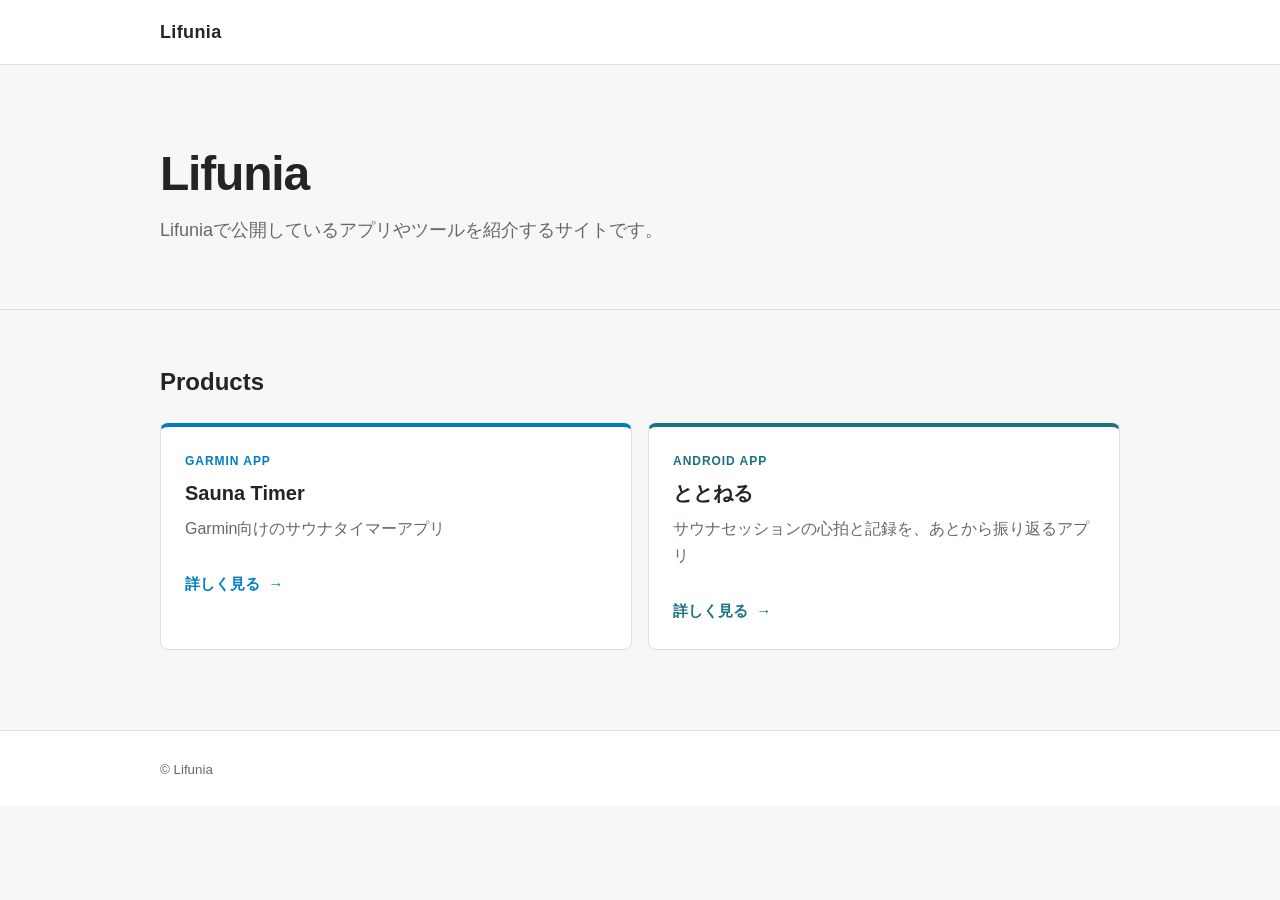
==== index.html @ 78c9587a "ととねる紹介ページを追加しSauna Timerの案内を更新 (0.0.6)" ====
<!doctype html>
<html lang="ja">
  <head>
    <meta charset="utf-8">
    <meta name="viewport" content="width=device-width, initial-scale=1">
    <meta name="description" content="Lifuniaで公開しているアプリやツールを紹介するサイトです。">
    <title>Lifunia</title>
    <link rel="stylesheet" href="assets/css/style.css">
  </head>
  <body>
    <header class="site-header">
      <div class="container">
        <a class="site-name" href="./" aria-label="Lifunia トップページ" translate="no">Lifunia</a>
      </div>
    </header>

    <main>
      <section class="hero" aria-labelledby="page-title">
        <div class="container">
          <h1 id="page-title" translate="no">Lifunia</h1>
          <p class="lead">Lifuniaで公開しているアプリやツールを紹介するサイトです。</p>
        </div>
      </section>

      <section class="section" aria-labelledby="products-title">
        <div class="container">
          <h2 id="products-title">Products</h2>
          <!-- アプリを追加する際は、この一覧に product-card を追加します。 -->
          <div class="product-grid">
            <a class="product-card product-card-sauna-timer" href="sauna-timer/">
              <p class="product-card-eyebrow" lang="en" translate="no">Garmin App</p>
              <h3 translate="no">Sauna Timer</h3>
              <p>Garmin向けのサウナタイマーアプリ</p>
              <span class="card-link" aria-hidden="true">詳しく見る <span>→</span></span>
            </a>
            <a class="product-card product-card-totonel" href="totonel/">
              <p class="product-card-eyebrow" lang="en" translate="no">Android App</p>
              <h3>ととねる</h3>
              <p>サウナセッションの心拍と記録を、あとから振り返るアプリ</p>
              <span class="card-link" aria-hidden="true">詳しく見る <span>→</span></span>
            </a>
          </div>
        </div>
      </section>
    </main>

    <footer class="site-footer">
      <div class="container">
        <small>&copy; Lifunia</small>
      </div>
    </footer>
    <!-- Cloudflare Web Analytics -->
    <script type="module" src="https://static.cloudflareinsights.com/beacon.min.js" data-cf-beacon='{"token": "f4ab082f7ac24d65a5237a328bd618d1"}'></script>
    <!-- End Cloudflare Web Analytics -->
  </body>
</html>
---- assets/css/style.css ----
/* Shared foundation for current and future Lifunia product pages. */
:root {
  --color-background: #f7f7f6;
  --color-surface: #ffffff;
  --color-text: #222524;
  --color-text-muted: #626a67;
  --color-border: #dedfdb;
  --color-accent: #285c52;
  --color-accent-hover: #17483f;
  --color-danger: #b42318;
  --color-danger-background: #fff3f1;
  --color-notice-background: #eef5f3;
  --content-width: 960px;
}

* {
  box-sizing: border-box;
}

html {
  background: var(--color-background);
}

body {
  min-width: 0;
  margin: 0;
  color: var(--color-text);
  background: var(--color-background);
  font-family: -apple-system, BlinkMacSystemFont, "Segoe UI", sans-serif;
  line-height: 1.7;
}

a {
  color: var(--color-accent);
}

a:hover {
  color: var(--color-accent-hover);
}

a:focus-visible {
  outline: 3px solid #8bbcb1;
  outline-offset: 3px;
}

.container {
  width: min(100% - 40px, var(--content-width));
  margin: 0 auto;
}

.site-header {
  position: sticky;
  z-index: 100;
  top: 0;
  border-bottom: 1px solid var(--color-border);
  background: var(--color-surface);
}

.site-header .container {
  display: flex;
  align-items: center;
  min-height: 64px;
}

.site-name {
  flex: 0 0 auto;
  color: var(--color-text);
  font-size: 1.125rem;
  font-weight: 700;
  letter-spacing: 0.02em;
  text-decoration: none;
}

.site-header-with-tabs .container {
  justify-content: space-between;
  gap: 24px;
}

.section-tabs {
  display: flex;
  align-self: stretch;
}

.section-tabs a {
  display: flex;
  align-items: center;
  padding: 0 12px;
  border-bottom: 3px solid transparent;
  color: var(--color-text-muted);
  font-size: 0.9375rem;
  font-weight: 600;
  text-decoration: none;
  white-space: nowrap;
}

.section-tabs a:hover,
.section-tabs a:focus-visible {
  border-bottom-color: var(--color-accent);
  color: var(--color-accent);
}

.hero,
.page-content {
  padding: 80px 0 64px;
}

.hero {
  border-bottom: 1px solid var(--color-border);
}

h1,
h2,
h3,
p {
  margin-top: 0;
}

h1 {
  margin-bottom: 12px;
  font-size: clamp(2rem, 5vw, 3rem);
  line-height: 1.2;
  letter-spacing: -0.025em;
}

h2 {
  margin-bottom: 24px;
  font-size: 1.5rem;
  line-height: 1.35;
}

h3 {
  margin-bottom: 8px;
  font-size: 1.25rem;
  line-height: 1.4;
}

h4 {
  margin: 32px 0 16px;
  font-size: 1.0625rem;
  line-height: 1.4;
}

.lead {
  max-width: 640px;
  margin-bottom: 0;
  color: var(--color-text-muted);
  font-size: 1.125rem;
}

.section {
  padding: 56px 0 80px;
}

.product-grid {
  display: grid;
  grid-template-columns: repeat(auto-fit, minmax(240px, 1fr));
  gap: 16px;
}

.product-card {
  display: block;
  min-height: 180px;
  padding: 24px;
  border: 1px solid var(--color-border);
  border-radius: 8px;
  color: var(--color-text);
  background: var(--color-surface);
  text-decoration: none;
}

.product-card:hover {
  border-color: var(--product-color, var(--color-accent));
  color: var(--color-text);
}

.product-card p {
  margin-bottom: 28px;
  color: var(--color-text-muted);
}

.card-link {
  color: var(--product-color, var(--color-accent));
  font-size: 0.9375rem;
  font-weight: 600;
}

.card-link span {
  display: inline-block;
  margin-left: 4px;
}

.content-container {
  max-width: 720px;
}

.totonel-hero .content-container,
.totonel-page .content-container {
  max-width: 960px;
}

.totonel-page :is(p, li, dd, dt) {
  text-wrap: pretty;
}

.totonel-operation-guide dd,
.totonel-howto-content li {
  text-wrap: balance;
}



.page-heading {
  padding-bottom: 48px;
  border-bottom: 1px solid var(--color-border);
}

.eyebrow {
  margin-bottom: 12px;
  color: var(--color-accent);
  font-size: 0.875rem;
  font-weight: 700;
  letter-spacing: 0.08em;
  text-transform: uppercase;
}

.warning-box {
  margin: 40px 0;
  padding: 20px 24px;
  border: 1px solid #efb4ad;
  border-left: 4px solid var(--color-danger);
  border-radius: 6px;
  color: var(--color-danger);
  background: var(--color-danger-background);
}

.warning-box strong {
  font-weight: 700;
}

.content-section {
  padding: 56px 0;
  border-bottom: 1px solid var(--color-border);
  scroll-margin-top: 88px;
}

.content-section:last-of-type {
  border-bottom: 0;
}

.content-section h3 {
  margin-top: 40px;
  margin-bottom: 16px;
}

.totonel-download-link {
  display: inline-flex;
  align-items: center;
  justify-content: center;
  max-width: 100%;
  min-height: 44px;
  padding: 12px 20px;
  border-radius: 8px;
  color: #fff;
  background: var(--color-accent);
  font-weight: 700;
  text-align: center;
  text-decoration: none;
}

.totonel-download-link[aria-disabled="true"] {
  color: var(--color-text-muted);
  background: var(--color-border);
  cursor: default;
}

.totonel-page #download li {
  text-wrap: balance;
}

.totonel-howto-item {
  margin-top: 12px;
  border: 1px solid var(--color-border);
  border-radius: 8px;
  background: var(--color-surface);
}

.totonel-howto-item summary {
  position: relative;
  padding: 18px 52px 18px 20px;
  cursor: pointer;
  font-size: 1.125rem;
  font-weight: 700;
  list-style: none;
}

.totonel-howto-item summary::-webkit-details-marker {
  display: none;
}

.totonel-howto-item summary::after {
  position: absolute;
  top: 50%;
  right: 22px;
  width: 9px;
  height: 9px;
  border-right: 2px solid var(--color-accent);
  border-bottom: 2px solid var(--color-accent);
  content: "";
  transform: translateY(-65%) rotate(45deg);
}

.totonel-howto-item[open] summary::after {
  transform: translateY(-30%) rotate(225deg);
}

.totonel-howto-item summary:focus-visible {
  outline: 3px solid var(--color-accent);
  outline-offset: 2px;
}

.totonel-howto-content {
  padding: 0 20px 20px;
}

.totonel-howto-content > :first-child {
  margin-top: 0;
}

.totonel-howto-content h3 {
  margin: 24px 0 16px;
  font-size: 1.0625rem;
}
.session-flow {
  display: grid;
  grid-template-columns: repeat(3, minmax(0, 1fr));
  gap: 12px;
  margin: 0 0 24px;
  padding: 0;
  list-style: none;
  counter-reset: session-step;
}

.session-flow li {
  position: relative;
  padding: 20px;
  border: 1px solid var(--color-border);
  border-radius: 8px;
  background: var(--color-surface);
  counter-increment: session-step;
}

.session-flow li::before {
  display: block;
  margin-bottom: 8px;
  color: var(--color-accent);
  font-size: 0.75rem;
  font-weight: 700;
  letter-spacing: 0.08em;
  content: "STEP " counter(session-step);
}

.session-flow strong {
  display: block;
}

.feature-list {
  margin: 0;
}

.feature-list div {
  padding: 20px 0;
  border-top: 1px solid var(--color-border);
}

.feature-list div:last-child {
  border-bottom: 1px solid var(--color-border);
}

.feature-list dt {
  margin-bottom: 4px;
  font-weight: 700;
}

.feature-list dd {
  margin: 0;
  color: var(--color-text-muted);
}

.notice-box {
  margin-top: 32px;
  padding: 24px;
  border-radius: 8px;
  background: var(--color-notice-background);
}

.notice-box h3 {
  margin-top: 0;
}

.notice-box p:last-child {
  margin-bottom: 0;
}

.notes-list {
  padding-left: 1.4em;
}

.notes-list li + li {
  margin-top: 8px;
}

.critical-note {
  margin: 24px 0 0;
  color: var(--color-danger);
}

.coming-soon {
  margin-bottom: 0;
  color: var(--color-text-muted);
}

.guide-section {
  padding: 48px 0;
  border-bottom: 1px solid var(--color-border);
  scroll-margin-top: 88px;
}

.guide-section:last-child {
  padding-bottom: 0;
  border-bottom: 0;
}

.guide-section h3 {
  margin-top: 0;
  margin-bottom: 24px;
}

.guide-index {
  display: flex;
  flex-wrap: wrap;
  gap: 8px;
  margin-top: 24px;
}

.guide-index a {
  padding: 6px 12px;
  border: 1px solid var(--color-border);
  border-radius: 999px;
  background: var(--color-surface);
  font-size: 0.875rem;
  text-decoration: none;
}

.guide-layout {
  display: grid;
  grid-template-columns: minmax(220px, 0.7fr) minmax(0, 1.3fr);
  gap: 32px;
  align-items: start;
}

.screen-figure {
  margin: 0;
  text-align: center;
}

.screen-figure img {
  display: block;
  width: 100%;
  max-width: 300px;
  height: auto;
  margin: 0 auto;
  border: 1px solid var(--color-border);
  border-radius: 8px;
  background: var(--color-surface);
}

.screen-figure figcaption {
  margin-top: 8px;
  color: var(--color-text-muted);
  font-size: 0.8125rem;
}

.guide-images {
  display: grid;
  gap: 16px;
  margin-bottom: 28px;
}

.guide-images-two {
  grid-template-columns: repeat(auto-fit, minmax(240px, 1fr));
}

.guide-images-three {
  grid-template-columns: repeat(auto-fit, minmax(190px, 1fr));
}

.key-grid {
  display: grid;
  grid-template-columns: repeat(2, minmax(0, 1fr));
  gap: 12px;
}

.key-grid div {
  display: flex;
  align-items: center;
  gap: 12px;
  padding: 16px;
  border: 1px solid var(--color-border);
  border-radius: 8px;
  background: var(--color-surface);
}

kbd {
  display: inline-block;
  flex: 0 0 auto;
  min-width: 68px;
  padding: 3px 8px;
  border: 1px solid #adb3b0;
  border-bottom-width: 2px;
  border-radius: 4px;
  color: var(--color-text);
  background: #f0f1ef;
  font-family: inherit;
  font-size: 0.75rem;
  font-weight: 700;
  line-height: 1.4;
  text-align: center;
}

.operation-list,
.display-legend {
  margin: 0;
  padding-left: 1.25em;
}

.operation-list li + li,
.display-legend li + li {
  margin-top: 10px;
}

.guide-note {
  margin: 20px 0 0;
  padding: 16px;
  border-radius: 6px;
  color: var(--color-text-muted);
  background: var(--color-notice-background);
  font-size: 0.9375rem;
}

.guide-note p:last-child {
  margin-bottom: 0;
}

.display-legend {
  padding-left: 0;
  list-style: none;
}

.sauna-timer-page .sauna-timer-screen-media h4 {
  margin: 24px 0 12px;
}

.sauna-timer-page .display-legend li {
  padding: 12px 0;
  border-top: 1px solid var(--color-border);
}

.sauna-timer-page .display-legend li + li {
  margin-top: 0;
}

.sauna-timer-guide-label {
  display: inline-block;
  margin-right: 6px;
  padding: 2px 7px;
  border-radius: 999px;
  color: #fff;
  font-size: 0.75rem;
  font-weight: 700;
  line-height: 1.25;
  white-space: nowrap;
  vertical-align: 1px;
}

.sauna-timer-guide-label-lime {
  background: #6f8519;
}

.sauna-timer-guide-label-red {
  background: #c34942;
}

.sauna-timer-guide-label-blue {
  background: #2878b5;
}

.sauna-timer-guide-label-green {
  background: #2e8b57;
}

.sauna-timer-guide-label-yellow {
  background: #8f7700;
}

.sauna-timer-guide-label-purple {
  background: #8b2ee8;
}

.sauna-timer-guide-label-orange {
  background: #b65300;
}

.menu-list {
  margin: 0;
}

.menu-list div {
  padding: 14px 0;
  border-top: 1px solid var(--color-border);
}

.menu-list div:last-child {
  border-bottom: 1px solid var(--color-border);
}

.menu-list dt {
  font-weight: 700;
}

.menu-list dd {
  margin: 4px 0 0;
  color: var(--color-text-muted);
}

.menu-list dd.guide-note {
  margin-top: 12px;
}

.product-card-sauna-timer {
  --product-color: #007cc3;
}

.product-card-totonel {
  /* アプリのランチャーアイコン背景と色を揃える。 */
  --product-color: #1c7181;
}

.product-card-sauna-timer,
.product-card-totonel {
  border-top: 4px solid var(--product-color);
}

.product-card .product-card-eyebrow {
  margin-bottom: 8px;
  color: var(--product-color);
  font-size: 0.75rem;
  font-weight: 700;
  letter-spacing: 0.08em;
  text-transform: uppercase;
}

.totonel-hero,
.sauna-timer-hero {
  padding: 72px 0 64px;
  overflow: hidden;
  border-bottom: 1px solid var(--color-border);
  background: radial-gradient(circle at 82% 18%, rgba(79, 127, 168, 0.2), transparent 24rem), radial-gradient(circle at 70% 78%, rgba(40, 92, 82, 0.16), transparent 20rem), var(--color-background);
}

.sauna-timer-hero {
  background: radial-gradient(circle at 82% 18%, rgba(153, 184, 46, 0.22), transparent 24rem), radial-gradient(circle at 70% 78%, rgba(40, 92, 82, 0.16), transparent 20rem), var(--color-background);
}

.totonel-page,
.sauna-timer-page {
  padding-top: 0;
}

.sauna-timer-page .warning-box {
  border-radius: 12px;
}

.sauna-timer-page .guide-section {
  margin-top: 24px;
  padding: 20px;
  border: 1px solid var(--color-border);
  border-radius: 12px;
  background: var(--color-surface);
}

.sauna-timer-page .guide-section:last-child {
  padding-bottom: 20px;
  border: 1px solid var(--color-border);
}

.sauna-timer-page .guide-section h3 {
  margin-bottom: 20px;
}

.sauna-timer-page .guide-layout {
  grid-template-columns: minmax(220px, 0.8fr) minmax(0, 1.2fr);
  gap: 28px;
}

.sauna-timer-page .screen-figure img {
  max-width: 260px;
  border: 0;
  border-radius: 0;
}

.sauna-timer-page .screen-figure figcaption {
  font-size: 0.875rem;
}

.sauna-timer-page .session-flow li::before {
  font-size: 1.25rem;
  content: counter(session-step);
}

.totonel-screen-grid {
  display: grid;
  grid-template-columns: repeat(2, minmax(0, 1fr));
  gap: 20px;
}

.totonel-screen-grid .screen-figure {
  padding: 12px;
  border: 1px solid var(--color-border);
  border-radius: 12px;
  background: var(--color-surface);
}

.totonel-screen-image {
  position: relative;
  width: 100%;
  max-width: 260px;
  margin: 0 auto;
}

.totonel-screen-image img {
  display: block;
  width: 100%;
  /* Use each capture's dimensions so its vector callouts remain aligned. */
  aspect-ratio: auto;
  object-fit: cover;
  object-position: center;
}

/* The edit dialog is a compact screenshot, so preserve its original proportions. */
.totonel-feature-card .totonel-screen-image.totonel-edit-image {
  max-width: 325px;
}

.totonel-edit-image img {
  aspect-ratio: auto;
  object-fit: contain;
}
.totonel-image-zoom {
  display: block;
  width: 100%;
  padding: 0;
  border: 0;
  background: transparent;
  cursor: pointer;
}

.totonel-image-zoom:focus-visible {
  outline: 3px solid var(--color-accent);
  outline-offset: 4px;
}

.totonel-image-dialog {
  box-sizing: border-box;
  width: max-content;
  max-width: calc(100vw - 32px);
  max-height: calc(100dvh - 32px);
  padding: 48px 16px 16px;
  border: 0;
  background: var(--color-surface);
}

.totonel-image-dialog::backdrop {
  background: rgba(0, 0, 0, 0.8);
}

.totonel-image-dialog-viewport {
  position: relative;
  width: min(calc(100vw - 64px), 40dvh);
  aspect-ratio: 1080 / 2220;
  margin: 0 auto;
}

.totonel-image-dialog img {
  display: block;
  width: 100%;
  height: 100%;
  object-fit: cover;
  object-position: center;
}

.totonel-image-dialog-close {
  position: absolute;
  top: 8px;
  right: 12px;
  width: 36px;
  height: 36px;
  padding: 0;
  border: 0;
  background: transparent;
  color: var(--color-text);
  cursor: pointer;
  font-size: 1.75rem;
  line-height: 1;
}

.totonel-feature-cards {
  display: grid;
  gap: 24px;
  margin-top: 24px;
}

.totonel-feature-card {
  display: grid;
  grid-template-columns: minmax(250px, 0.8fr) minmax(0, 1.2fr);
  gap: 28px;
  padding: 20px;
  border: 1px solid var(--color-border);
  border-radius: 12px;
  background: var(--color-surface);
}

.totonel-feature-media {
  display: grid;
  align-content: start;
  gap: 16px;
}

.totonel-feature-card-paired {
  grid-template-columns: 1fr;
}

.totonel-feature-row {
  display: grid;
  grid-template-columns: minmax(250px, 0.8fr) minmax(0, 1.2fr);
  gap: 28px;
}

.totonel-feature-card .screen-figure {
  margin: 0;
  text-align: center;
}

.totonel-feature-card .screen-figure figcaption {
  margin-top: 8px;
  color: var(--color-text-muted);
  font-size: 0.875rem;
}

.totonel-feature-card .totonel-screen-image {
  max-width: 260px;
}

.totonel-page .totonel-feature-card:not(.totonel-feature-card-paired),
.totonel-page .totonel-feature-row {
  grid-template-columns: minmax(220px, 260px) minmax(0, 1fr);
}

.totonel-feature-card .totonel-operation-guide {
  padding: 0;
  border: 0;
  border-radius: 0;
  background: transparent;
}

.totonel-callout {
  position: absolute;
  display: block;
  border: 3px solid;
  border-radius: 8px;
  pointer-events: none;
}

.totonel-callout-blue {
  border-color: #2878b5;
  background: rgba(40, 120, 181, 0.14);
}

.totonel-callout-red {
  border-color: #c34942;
  background: rgba(195, 73, 66, 0.14);
}

.totonel-callout-orange {
  border-color: #d76b28;
  background: rgba(215, 107, 40, 0.14);
}

.totonel-callout-cyan {
  border-color: #1b9eb6;
  background: rgba(27, 158, 182, 0.14);
}

.totonel-callout-green {
  border-color: #2e8b57;
  background: rgba(46, 139, 87, 0.14);
}

.totonel-callout-yellow {
  border-color: #bf8612;
  background: rgba(191, 134, 18, 0.14);
}

.totonel-callout-purple {
  border-color: #7a58ad;
  background: rgba(122, 88, 173, 0.14);
}

.totonel-callout-pink {
  border-color: #c5549b;
  background: rgba(197, 84, 155, 0.14);
}

.totonel-callout-indigo {
  border-color: #5368c5;
  background: rgba(83, 104, 197, 0.14);
}

.totonel-callout-teal {
  border-color: #00878a;
  background: rgba(0, 135, 138, 0.14);
}

.totonel-callout-list-search {
  top: 1%;
  left: 75.4%;
  width: 11.2%;
  height: 5%;
}

.totonel-callout-list-settings {
  top: 1%;
  left: 88.8%;
  width: 10.8%;
  height: 5%;
}

.totonel-callout-detail-overview {
  top: 7.3%;
  left: 23.1%;
  width: 26.8%;
  height: 5.1%;
}

.totonel-callout-detail-analysis {
  top: 7.3%;
  left: 49.9%;
  width: 26.9%;
  height: 5.1%;
}

.totonel-callout-detail-edit {
  top: 19.8%;
  left: 61.5%;
  width: 4.9%;
  height: 2.3%;
}

.totonel-callout-detail-camera {
  top: 19.8%;
  left: 71.9%;
  width: 5.2%;
  height: 2.3%;
}

.totonel-callout-analysis-overview,
.totonel-callout-set-overview {
  top: 7.7%;
  left: 13.4%;
  width: 29.3%;
  height: 5%;
}

.totonel-callout-analysis-graph,
.totonel-callout-set-analysis {
  top: 7.7%;
  left: 42.7%;
  width: 29.3%;
  height: 5%;
}

.totonel-callout-analysis-clean {
  top: 26.5%;
  left: 25.2%;
  width: 20.2%;
  height: 4.2%;
}

.totonel-callout-analysis-raw {
  top: 26.5%;
  left: 45.4%;
  width: 14.4%;
  height: 4.2%;
}

.totonel-callout-analysis-all {
  top: 32.3%;
  left: 5.2%;
  width: 17.5%;
  height: 4.8%;
}

.totonel-callout-analysis-set-one {
  top: 32.3%;
  left: 24.1%;
  width: 14.5%;
  height: 4.8%;
}

.totonel-callout-analysis-set-two {
  top: 32.3%;
  left: 39.4%;
  width: 14.5%;
  height: 4.8%;
}

.totonel-callout-analysis-set-three {
  top: 32.3%;
  left: 54.7%;
  width: 14.5%;
  height: 4.8%;
}

.totonel-callout-settings-api {
  top: 18.6%;
  left: 5.7%;
  width: 36.4%;
  height: 5.3%;
}

.totonel-callout-settings-home-list {
  top: 34.5%;
  left: 4.6%;
  width: 33.3%;
  height: 4.1%;
}

.totonel-callout-settings-home-calendar {
  top: 40.2%;
  left: 4.6%;
  width: 33.3%;
  height: 4.1%;
}

.totonel-callout-settings-score {
  top: 53%;
  left: 76.9%;
  width: 12.4%;
  height: 5%;
}

.totonel-callout-settings-export {
  top: 75.5%;
  left: 2.6%;
  width: 29%;
  height: 5%;
}

.totonel-callout-settings-import {
  top: 75.5%;
  left: 31.7%;
  width: 26%;
  height: 5%;
}

.totonel-callout-settings-lower-export {
  top: 8.5%;
  left: 2.8%;
  width: 28.7%;
  height: 5%;
}

.totonel-callout-settings-lower-import {
  top: 8.5%;
  left: 31.9%;
  width: 26.6%;
  height: 5%;
}

.totonel-callout-settings-sync {
  top: 26.9%;
  left: 76.9%;
  width: 12.1%;
  height: 4%;
}

.totonel-callout-settings-period {
  top: 31.2%;
  left: 2.6%;
  width: 79.8%;
  height: 6.5%;
}

.totonel-callout-settings-test {
  top: 61.1%;
  left: 20.2%;
  width: 25.9%;
  height: 5%;
}

.totonel-callout-settings-key-delete {
  top: 61.1%;
  left: 46.4%;
  width: 23%;
  height: 5%;
}

.totonel-callout-settings-delete {
  top: 79.6%;
  left: 2.7%;
  width: 37.6%;
  height: 5%;
}

.totonel-operation-guides {
  display: grid;
  grid-template-columns: repeat(2, minmax(0, 1fr));
  gap: 20px;
  margin-top: 24px;
}

.totonel-operation-guide {
  padding: 20px;
  border: 1px solid var(--color-border);
  border-radius: 12px;
  background: var(--color-surface);
}

.totonel-operation-guide h3 {
  margin: 0 0 12px;
  font-size: 1.05rem;
}

.totonel-operation-guide dl {
  margin: 0;
}

.totonel-operation-guide dl > div {
  padding: 12px 0;
  border-top: 1px solid var(--color-border);
}

.totonel-operation-guide dt {
  font-weight: 700;
}

.totonel-operation-guide dd {
  margin: 6px 0 0;
  color: var(--color-text-muted);
}

.totonel-switch-options {
  margin: 8px 0;
  padding-left: 1.25em;
}

.totonel-switch-options li + li {
  margin-top: 8px;
}

.totonel-operation-guide dd > p {
  margin: 8px 0 0;
}
.totonel-guide-label {
  display: inline-block;
  margin-right: 6px;
  padding: 2px 7px;
  border-radius: 999px;
  color: #fff;
  font-size: 0.75rem;
  line-height: 1.25;
  vertical-align: 1px;
}

.totonel-guide-label-red {
  background: #c34942;
}

.totonel-guide-label-blue {
  background: #2878b5;
}

.totonel-guide-label-cyan {
  background: #1b9eb6;
}

.totonel-guide-label-green {
  background: #2e8b57;
}

.totonel-guide-label-orange {
  background: #d76b28;
}

.totonel-guide-label-purple {
  background: #7a58ad;
}

.totonel-guide-label-pink {
  background: #c5549b;
}

.totonel-caption {
  margin: 20px 0 0;
  color: var(--color-text-muted);
  font-size: 0.875rem;
}

@media (max-width: 760px) {
  .totonel-page .totonel-feature-card:not(.totonel-feature-card-paired),
  .totonel-page .totonel-feature-row {
    grid-template-columns: minmax(0, 1fr);
  }
}

@media (max-width: 600px) {
  .totonel-hero,
  .sauna-timer-hero {
    padding: 48px 0;
  }

  .totonel-screen-grid,
  .totonel-operation-guides,
  .totonel-feature-card,
  .totonel-feature-row {
    grid-template-columns: 1fr;
  }

  .totonel-feature-card {
    gap: 20px;
    padding: 16px;
  }

  .totonel-feature-card .totonel-screen-image {
    max-width: 230px;
  }
}

.table-scroll {
  max-width: 100%;
  overflow-x: auto;
}

table {
  width: 100%;
  border-collapse: collapse;
  font-size: 0.9375rem;
  white-space: nowrap;
}

th,
td {
  padding: 10px 12px;
  border: 1px solid var(--color-border);
  text-align: left;
}

thead th {
  background: var(--color-notice-background);
}

tbody th {
  background: var(--color-surface);
}

.site-footer {
  padding: 24px 0;
  border-top: 1px solid var(--color-border);
  color: var(--color-text-muted);
  background: var(--color-surface);
}

@media (max-width: 600px) {
  .container {
    width: min(100% - 32px, var(--content-width));
  }

  .hero,
  .page-content {
    padding: 56px 0 48px;
  }

  .section {
    padding: 40px 0 56px;
  }

  .site-header-with-tabs .container {
    flex-direction: column;
    align-items: stretch;
    gap: 0;
    padding-top: 10px;
  }

  .site-header-with-tabs .site-name {
    min-height: 38px;
  }

  .section-tabs {
    width: 100%;
    overflow-x: auto;
    scrollbar-width: none;
  }

  .section-tabs::-webkit-scrollbar {
    display: none;
  }

  .section-tabs a {
    min-height: 44px;
    padding: 0 14px;
  }

  .content-section,
  .guide-section {
    scroll-margin-top: 112px;
  }

  .session-flow,
  .guide-layout,
  .key-grid {
    grid-template-columns: 1fr;
  }

  .content-section {
    padding: 44px 0;
  }

  .warning-box,
  .notice-box {
    padding: 20px;
  }

  .guide-section {
    padding: 40px 0;
  }

  .guide-layout {
    gap: 24px;
  }

  .sauna-timer-page .guide-section {
    padding: 16px;
  }

  .sauna-timer-page .guide-section:last-child {
    padding-bottom: 16px;
  }

  .sauna-timer-page .guide-layout {
    grid-template-columns: minmax(0, 1fr);
    gap: 20px;
  }
}
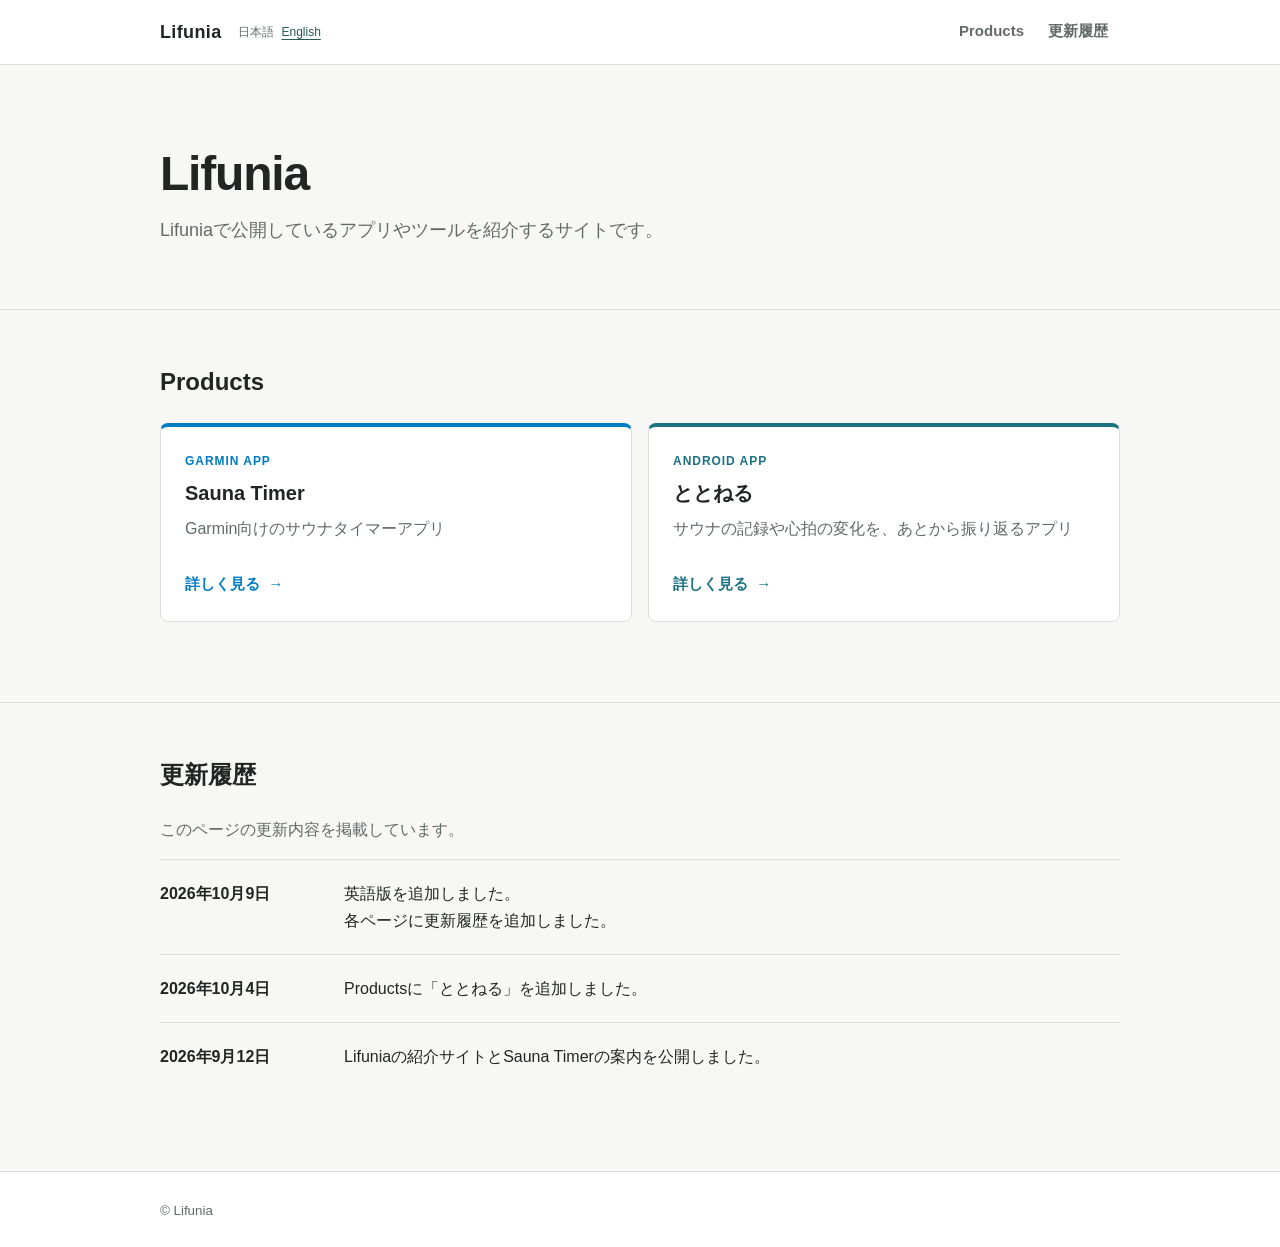
==== commit bb4573e1: "英語版ページと更新履歴を追加 (0.0.8)" ====
--- a/index.html
+++ b/index.html
@@ -6,11 +6,23 @@
     <meta name="description" content="Lifuniaで公開しているアプリやツールを紹介するサイトです。">
     <title>Lifunia</title>
     <link rel="stylesheet" href="assets/css/style.css">
+    <link rel="alternate" hreflang="ja" href="https://lifunia.github.io/">
+    <link rel="alternate" hreflang="en" href="https://lifunia.github.io/en/">
   </head>
   <body>
-    <header class="site-header">
+    <header class="site-header site-header-with-tabs">
       <div class="container">
-        <a class="site-name" href="./" aria-label="Lifunia トップページ" translate="no">Lifunia</a>
+        <div class="site-brand">
+          <a class="site-name" href="./" aria-label="Lifunia トップページ" translate="no">Lifunia</a>
+          <nav class="language-switch" aria-label="言語">
+            <span lang="ja" aria-current="page" translate="no">日本語</span>
+            <a href="en/" lang="en" hreflang="en" translate="no">English</a>
+          </nav>
+        </div>
+        <nav class="section-tabs" aria-label="トップページ内メニュー">
+          <a href="#products-title">Products</a>
+          <a href="#changelog">更新履歴</a>
+        </nav>
       </div>
     </header>
 
@@ -36,10 +48,31 @@
             <a class="product-card product-card-totonel" href="totonel/">
               <p class="product-card-eyebrow" lang="en" translate="no">Android App</p>
               <h3>ととねる</h3>
-              <p>サウナセッションの心拍と記録を、あとから振り返るアプリ</p>
+              <p>サウナの記録や心拍の変化を、あとから振り返るアプリ</p>
               <span class="card-link" aria-hidden="true">詳しく見る <span>→</span></span>
             </a>
           </div>
+        </div>
+      </section>
+      <section class="section changelog-section" id="changelog" aria-labelledby="changelog-title">
+        <div class="container">
+          <h2 id="changelog-title">更新履歴</h2>
+          <p class="changelog-description">このページの更新内容を掲載しています。</p>
+          <!-- 更新時は日付と変更内容を先頭に追加します。 -->
+          <dl class="changelog-list">
+            <div>
+              <dt><time datetime="2026-10-09">2026年10月9日</time></dt>
+              <dd>英語版を追加しました。<br>各ページに更新履歴を追加しました。</dd>
+            </div>
+            <div>
+              <dt><time datetime="2026-10-04">2026年10月4日</time></dt>
+              <dd>Productsに「ととねる」を追加しました。</dd>
+            </div>
+            <div>
+              <dt><time datetime="2026-09-12">2026年9月12日</time></dt>
+              <dd>Lifuniaの紹介サイトとSauna Timerの案内を公開しました。</dd>
+            </div>
+          </dl>
         </div>
       </section>
     </main>
--- a/assets/css/style.css
+++ b/assets/css/style.css
@@ -71,6 +71,29 @@
   text-decoration: none;
 }
 
+.site-brand {
+  display: flex;
+  flex: 0 0 auto;
+  align-items: center;
+  gap: 16px;
+}
+
+.language-switch {
+  display: flex;
+  align-items: center;
+  gap: 8px;
+  font-size: 0.75rem;
+  white-space: nowrap;
+}
+
+.language-switch [aria-current="page"] {
+  color: var(--color-text-muted);
+}
+
+.language-switch a {
+  text-underline-offset: 3px;
+}
+
 .site-header-with-tabs .container {
   justify-content: space-between;
   gap: 24px;
@@ -79,6 +102,8 @@
 .section-tabs {
   display: flex;
   align-self: stretch;
+  min-width: 0;
+  overflow-x: auto;
 }
 
 .section-tabs a {
@@ -279,6 +304,7 @@
 
 .totonel-howto-item {
   margin-top: 12px;
+  scroll-margin-top: 88px;
   border: 1px solid var(--color-border);
   border-radius: 8px;
   background: var(--color-surface);
@@ -1209,6 +1235,10 @@
   background: #c5549b;
 }
 
+.totonel-page #set-delete-screen {
+  scroll-margin-top: 112px;
+}
+
 .totonel-caption {
   margin: 20px 0 0;
   color: var(--color-text-muted);
@@ -1272,6 +1302,35 @@
   background: var(--color-surface);
 }
 
+.changelog-section {
+  border-top: 1px solid var(--color-border);
+  scroll-margin-top: 88px;
+}
+
+.changelog-description {
+  color: var(--color-text-muted);
+}
+
+.changelog-list {
+  margin: 0;
+}
+
+.changelog-list > div {
+  display: grid;
+  grid-template-columns: 10rem minmax(0, 1fr);
+  gap: 8px 24px;
+  padding: 20px 0;
+  border-top: 1px solid var(--color-border);
+}
+
+.changelog-list dt {
+  font-weight: 600;
+}
+
+.changelog-list dd {
+  margin: 0;
+}
+
 .site-footer {
   padding: 24px 0;
   border-top: 1px solid var(--color-border);
@@ -1320,8 +1379,14 @@
   }
 
   .content-section,
-  .guide-section {
+  .guide-section,
+  .totonel-howto-item,
+  .changelog-section {
     scroll-margin-top: 112px;
+  }
+
+  .changelog-list > div {
+    grid-template-columns: minmax(0, 1fr);
   }
 
   .session-flow,
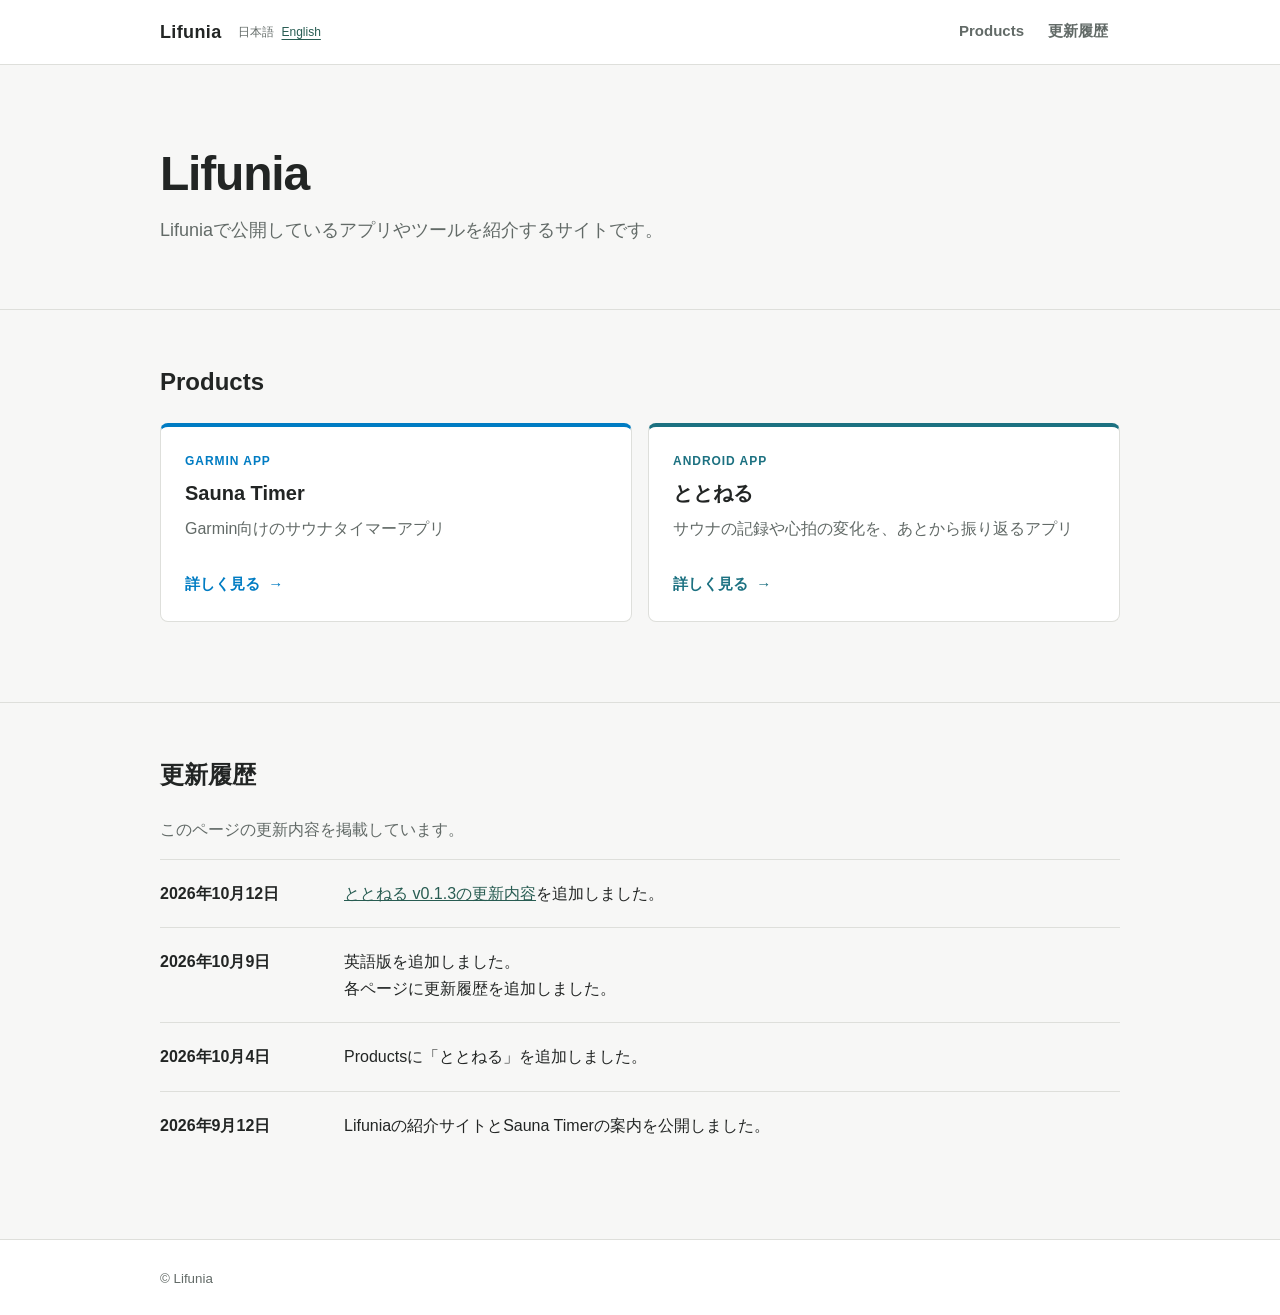
==== commit ddd89c02: "ととねる0.1.3の更新履歴を追加 (0.0.9)" ====
--- a/index.html
+++ b/index.html
@@ -61,6 +61,10 @@
           <!-- 更新時は日付と変更内容を先頭に追加します。 -->
           <dl class="changelog-list">
             <div>
+              <dt><time datetime="2026-10-12">2026年10月12日</time></dt>
+              <dd><a href="totonel/#changelog">ととねる v0.1.3の更新内容</a>を追加しました。</dd>
+            </div>
+            <div>
               <dt><time datetime="2026-10-09">2026年10月9日</time></dt>
               <dd>英語版を追加しました。<br>各ページに更新履歴を追加しました。</dd>
             </div>
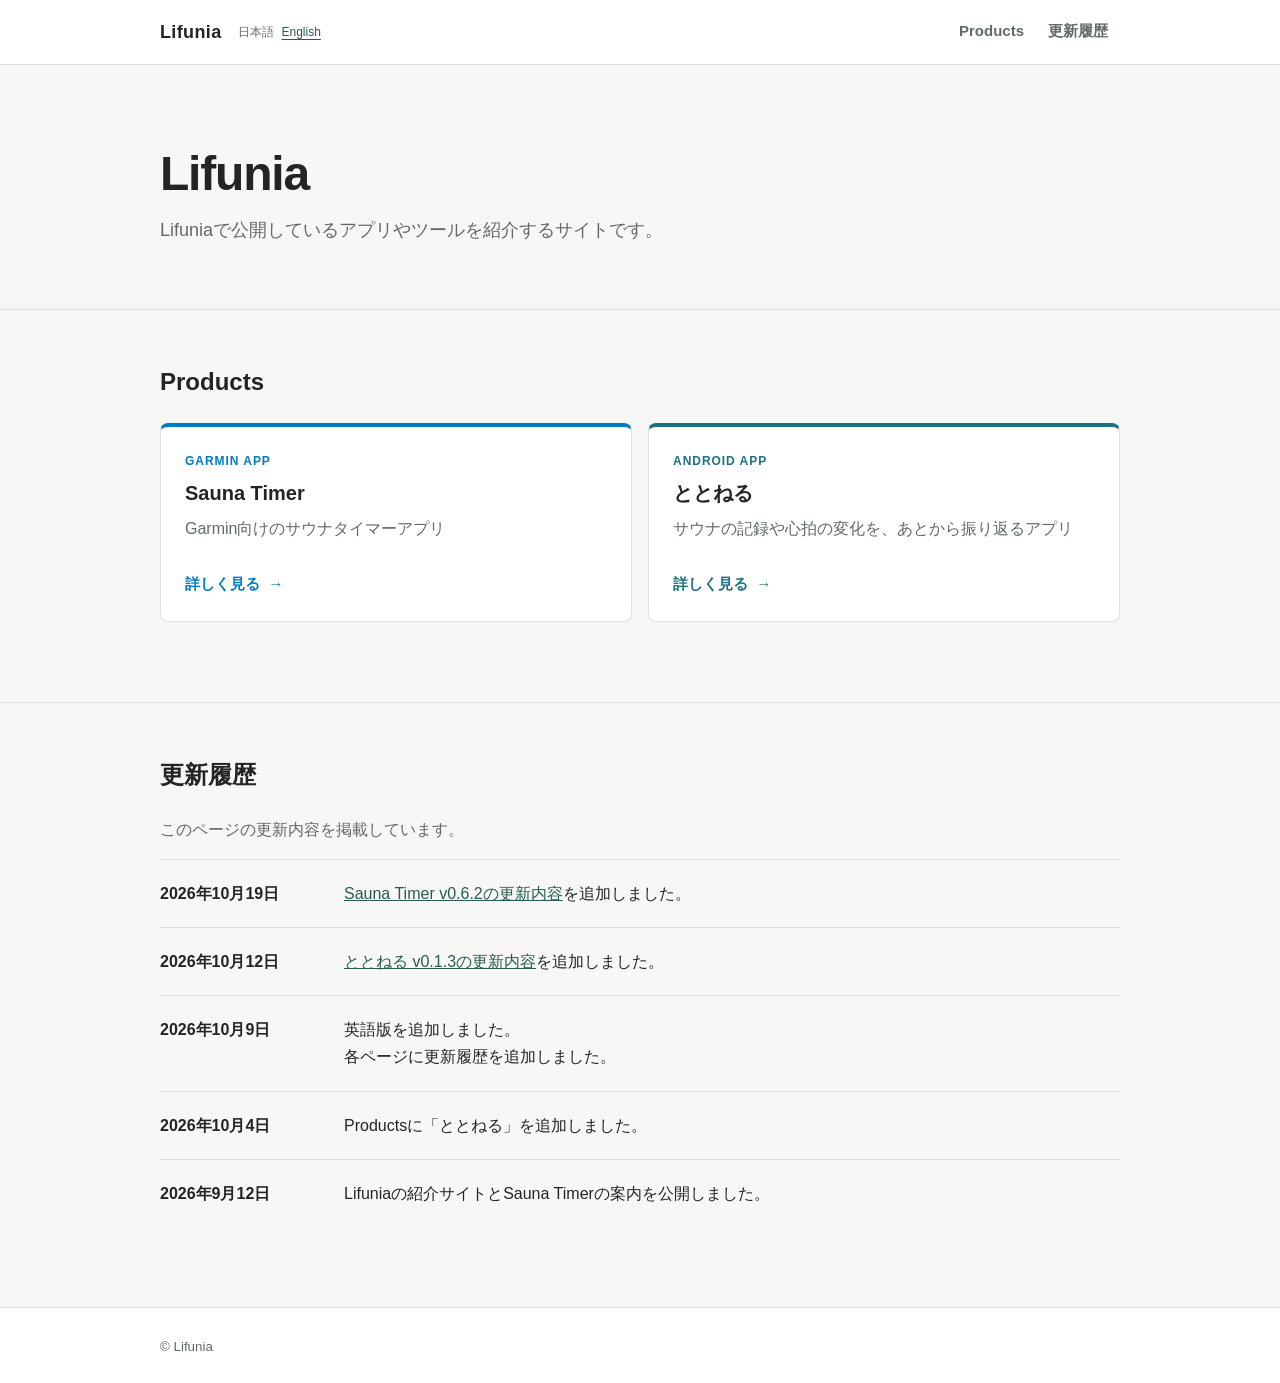
==== commit 8cb7637d: "Add website agent rules and announce Sauna Timer 0.6.2 on homepages" ====
--- a/index.html
+++ b/index.html
@@ -61,6 +61,10 @@
           <!-- 更新時は日付と変更内容を先頭に追加します。 -->
           <dl class="changelog-list">
             <div>
+              <dt><time datetime="2026-10-19">2026年10月19日</time></dt>
+              <dd><a href="sauna-timer/#changelog">Sauna Timer v0.6.2の更新内容</a>を追加しました。</dd>
+            </div>
+            <div>
               <dt><time datetime="2026-10-12">2026年10月12日</time></dt>
               <dd><a href="totonel/#changelog">ととねる v0.1.3の更新内容</a>を追加しました。</dd>
             </div>
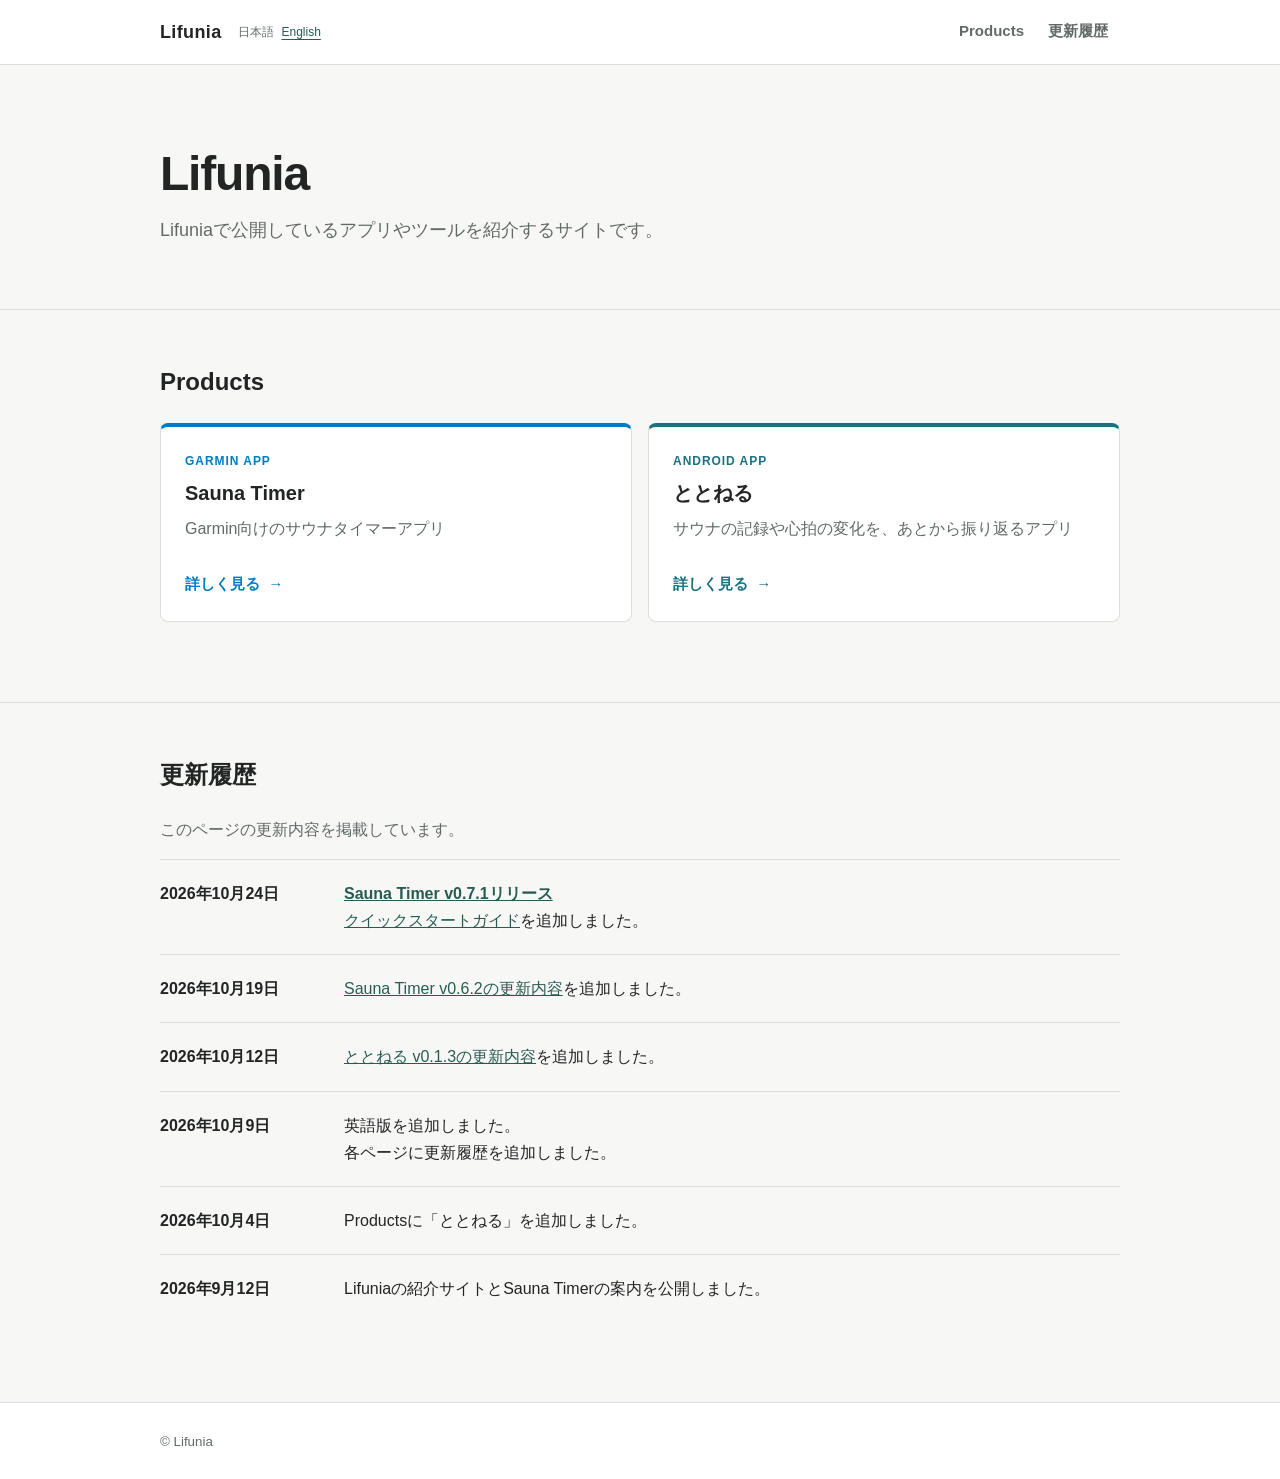
==== commit 2b4d6d92: "Add Sauna Timer quick start guide and improve device navigation" ====
--- a/index.html
+++ b/index.html
@@ -61,6 +61,10 @@
           <!-- 更新時は日付と変更内容を先頭に追加します。 -->
           <dl class="changelog-list">
             <div>
+              <dt><time datetime="2026-10-24">2026年10月24日</time></dt>
+              <dd><strong><a href="sauna-timer/#changelog">Sauna Timer v0.7.1リリース</a></strong><br><a href="sauna-timer/quick-start/">クイックスタートガイド</a>を追加しました。</dd>
+            </div>
+            <div>
               <dt><time datetime="2026-10-19">2026年10月19日</time></dt>
               <dd><a href="sauna-timer/#changelog">Sauna Timer v0.6.2の更新内容</a>を追加しました。</dd>
             </div>
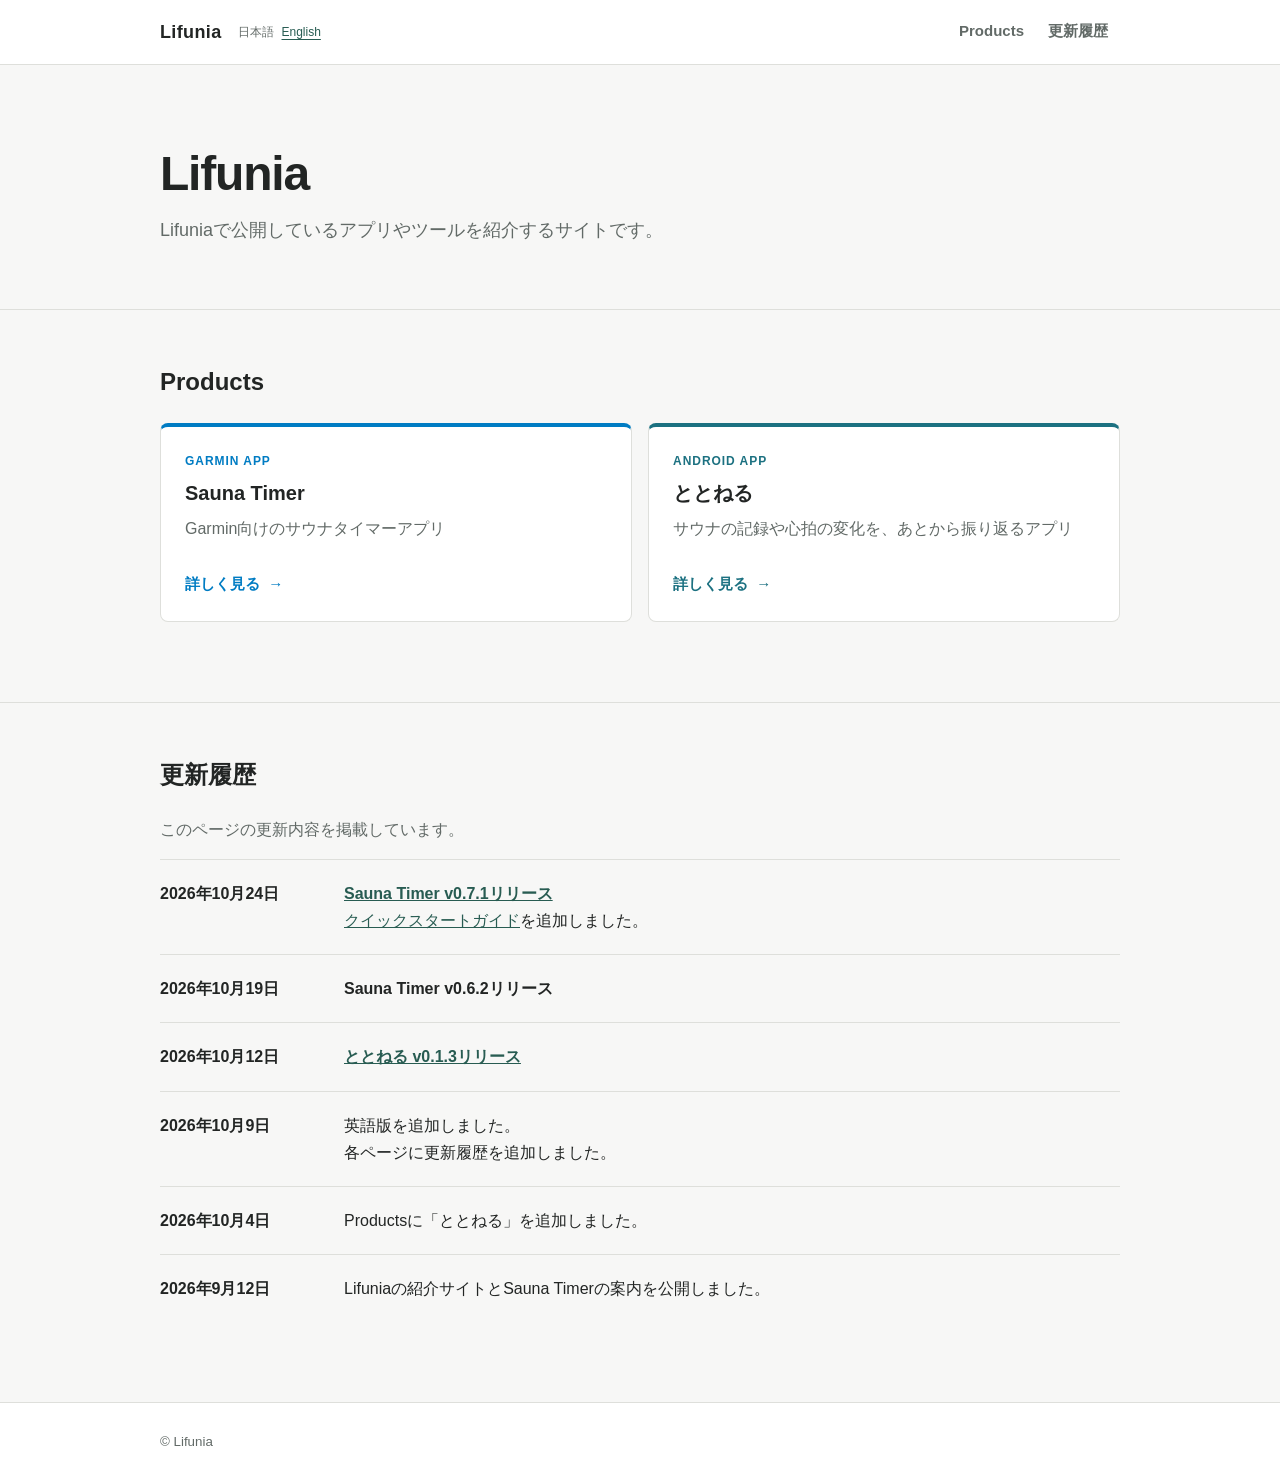
==== commit ffb3441a: "Update homepage release notices and track screenshot tooling" ====
--- a/index.html
+++ b/index.html
@@ -66,11 +66,11 @@
             </div>
             <div>
               <dt><time datetime="2026-10-19">2026年10月19日</time></dt>
-              <dd><a href="sauna-timer/#changelog">Sauna Timer v0.6.2の更新内容</a>を追加しました。</dd>
+              <dd><strong>Sauna Timer v0.6.2リリース</strong></dd>
             </div>
             <div>
               <dt><time datetime="2026-10-12">2026年10月12日</time></dt>
-              <dd><a href="totonel/#changelog">ととねる v0.1.3の更新内容</a>を追加しました。</dd>
+              <dd><strong><a href="totonel/#changelog">ととねる v0.1.3リリース</a></strong></dd>
             </div>
             <div>
               <dt><time datetime="2026-10-09">2026年10月9日</time></dt>
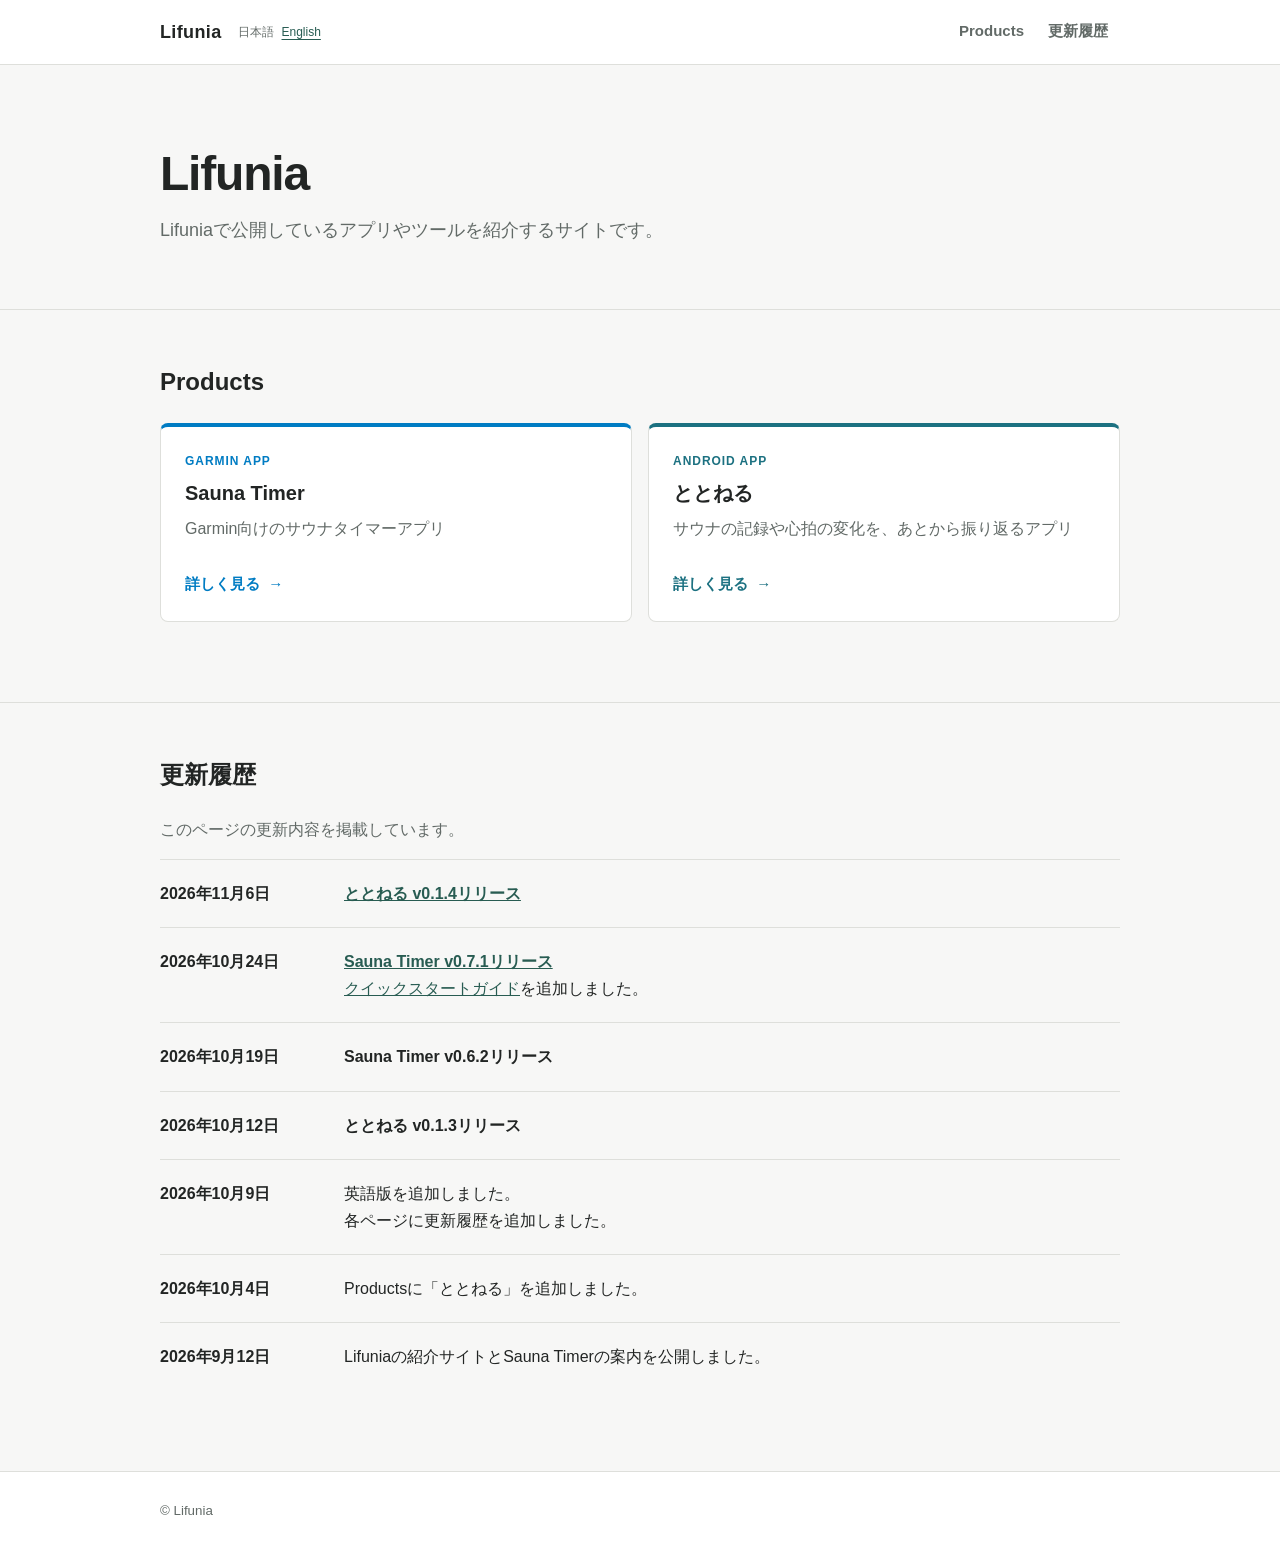
==== commit c3a2d912: "ととねる英語ガイドとスクリーンショットを更新 (0.0.13)" ====
--- a/index.html
+++ b/index.html
@@ -61,6 +61,10 @@
           <!-- 更新時は日付と変更内容を先頭に追加します。 -->
           <dl class="changelog-list">
             <div>
+              <dt><time datetime="2026-11-06">2026年11月6日</time></dt>
+              <dd><strong><a href="totonel/#changelog">ととねる v0.1.4リリース</a></strong></dd>
+            </div>
+            <div>
               <dt><time datetime="2026-10-24">2026年10月24日</time></dt>
               <dd><strong><a href="sauna-timer/#changelog">Sauna Timer v0.7.1リリース</a></strong><br><a href="sauna-timer/quick-start/">クイックスタートガイド</a>を追加しました。</dd>
             </div>
@@ -70,7 +74,7 @@
             </div>
             <div>
               <dt><time datetime="2026-10-12">2026年10月12日</time></dt>
-              <dd><strong><a href="totonel/#changelog">ととねる v0.1.3リリース</a></strong></dd>
+              <dd><strong>ととねる v0.1.3リリース</strong></dd>
             </div>
             <div>
               <dt><time datetime="2026-10-09">2026年10月9日</time></dt>
--- a/assets/css/style.css
+++ b/assets/css/style.css
@@ -118,6 +118,50 @@
   white-space: nowrap;
 }
 
+/* Totonel has more section links; widen only its pages and wrap links
+   instead of clipping destinations or showing a desktop scrollbar. */
+.totonel-site {
+  --content-width: 1200px;
+}
+
+.totonel-site .section-tabs {
+  flex: 1 1 0;
+  flex-wrap: wrap;
+  justify-content: flex-end;
+  overflow-x: visible;
+}
+
+.totonel-site .section-tabs a {
+  min-height: 44px;
+  padding-inline: 10px;
+}
+
+.section-select {
+  display: none;
+}
+
+@media (min-width: 601px) and (max-width: 1000px) {
+  .totonel-site .site-header-with-tabs .container {
+    flex-direction: column;
+    align-items: stretch;
+    gap: 0;
+    padding-top: 8px;
+  }
+
+  .totonel-site .site-brand {
+    min-height: 38px;
+  }
+
+  .totonel-site .section-tabs {
+    justify-content: flex-start;
+  }
+
+  /* Leave room for the two-line menu when jumping to a section. */
+  .totonel-site :is(.content-section, .totonel-howto-item, #set-delete-screen) {
+    scroll-margin-top: 156px;
+  }
+}
+
 .section-tabs a:hover,
 .section-tabs a:focus-visible {
   border-bottom-color: var(--color-accent);
@@ -220,7 +264,7 @@
 
 .totonel-hero .content-container,
 .totonel-page .content-container {
-  max-width: 960px;
+  max-width: var(--content-width);
 }
 
 .totonel-page :is(p, li, dd, dt) {
@@ -1378,6 +1422,29 @@
     padding: 0 14px;
   }
 
+  /* The mobile selector adds header height; keep linked headings clear of it. */
+  .totonel-site :is(.content-section, .totonel-howto-item, #set-delete-screen) {
+    scroll-margin-top: 128px;
+  }
+
+  /* Native select keeps all destinations reachable without a horizontal bar. */
+  .totonel-site .section-tabs {
+    display: none;
+  }
+
+  .totonel-site .section-select {
+    display: block;
+    width: 100%;
+    min-height: 44px;
+    margin: 8px 0 12px;
+    padding: 8px 12px;
+    border: 1px solid var(--color-border);
+    border-radius: 6px;
+    color: var(--color-text);
+    background: var(--color-surface);
+    font: inherit;
+  }
+
   .content-section,
   .guide-section,
   .totonel-howto-item,
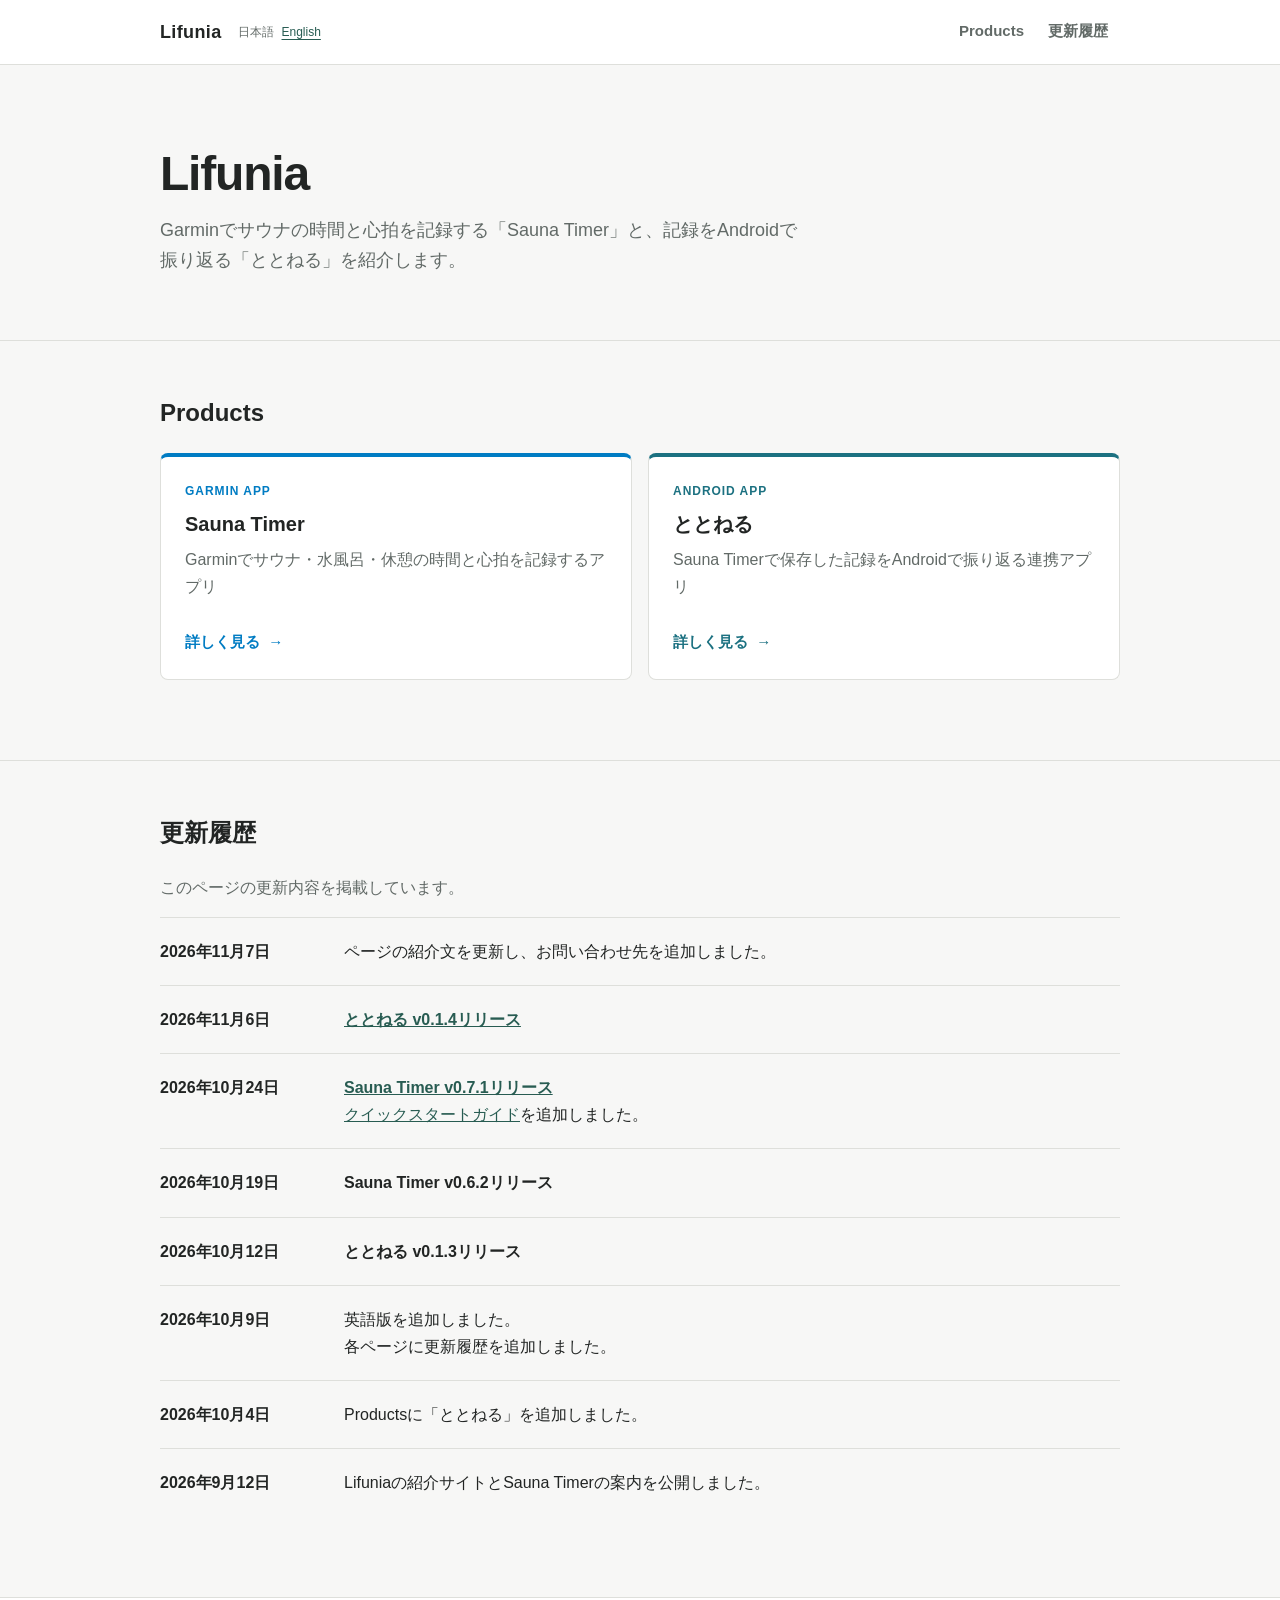
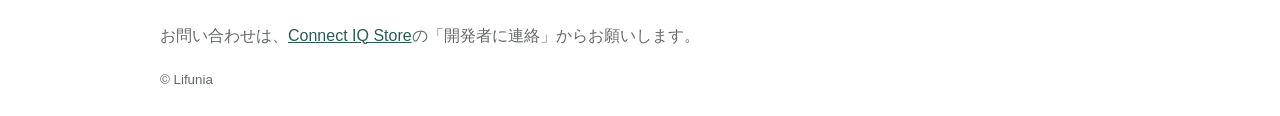
==== commit 539a6a6a: "Improve app SEO and add contact guidance" ====
--- a/index.html
+++ b/index.html
@@ -3,9 +3,10 @@
   <head>
     <meta charset="utf-8">
     <meta name="viewport" content="width=device-width, initial-scale=1">
-    <meta name="description" content="Lifuniaで公開しているアプリやツールを紹介するサイトです。">
-    <title>Lifunia</title>
+    <meta name="description" content="Garmin用サウナタイマー「Sauna Timer」と、保存した記録をAndroidで振り返る連携アプリ「ととねる」を紹介します。使い方・対応機種・ダウンロード先をご案内します。">
+    <title>Lifunia｜Garmin用Sauna Timerと連携アプリととねる</title>
     <link rel="stylesheet" href="assets/css/style.css">
+    <link rel="canonical" href="https://lifunia.github.io/">
     <link rel="alternate" hreflang="ja" href="https://lifunia.github.io/">
     <link rel="alternate" hreflang="en" href="https://lifunia.github.io/en/">
   </head>
@@ -30,7 +31,7 @@
       <section class="hero" aria-labelledby="page-title">
         <div class="container">
           <h1 id="page-title" translate="no">Lifunia</h1>
-          <p class="lead">Lifuniaで公開しているアプリやツールを紹介するサイトです。</p>
+          <p class="lead">Garminでサウナの時間と心拍を記録する「Sauna Timer」と、記録をAndroidで振り返る「ととねる」を紹介します。</p>
         </div>
       </section>
 
@@ -42,13 +43,13 @@
             <a class="product-card product-card-sauna-timer" href="sauna-timer/">
               <p class="product-card-eyebrow" lang="en" translate="no">Garmin App</p>
               <h3 translate="no">Sauna Timer</h3>
-              <p>Garmin向けのサウナタイマーアプリ</p>
+              <p>Garminでサウナ・水風呂・休憩の時間と心拍を記録するアプリ</p>
               <span class="card-link" aria-hidden="true">詳しく見る <span>→</span></span>
             </a>
             <a class="product-card product-card-totonel" href="totonel/">
               <p class="product-card-eyebrow" lang="en" translate="no">Android App</p>
               <h3>ととねる</h3>
-              <p>サウナの記録や心拍の変化を、あとから振り返るアプリ</p>
+              <p>Sauna Timerで保存した記録をAndroidで振り返る連携アプリ</p>
               <span class="card-link" aria-hidden="true">詳しく見る <span>→</span></span>
             </a>
           </div>
@@ -60,6 +61,10 @@
           <p class="changelog-description">このページの更新内容を掲載しています。</p>
           <!-- 更新時は日付と変更内容を先頭に追加します。 -->
           <dl class="changelog-list">
+            <div>
+              <dt><time datetime="2026-11-07">2026年11月7日</time></dt>
+              <dd>ページの紹介文を更新し、お問い合わせ先を追加しました。</dd>
+            </div>
             <div>
               <dt><time datetime="2026-11-06">2026年11月6日</time></dt>
               <dd><strong><a href="totonel/#changelog">ととねる v0.1.4リリース</a></strong></dd>
@@ -95,6 +100,7 @@
 
     <footer class="site-footer">
       <div class="container">
+        <p>お問い合わせは、<a href="https://apps.garmin.com/ja-JP/apps/88ef23c2-0f48-4bfc-90d2-d033243d61ac">Connect IQ Store</a>の「開発者に連絡」からお願いします。</p>
         <small>&copy; Lifunia</small>
       </div>
     </footer>
